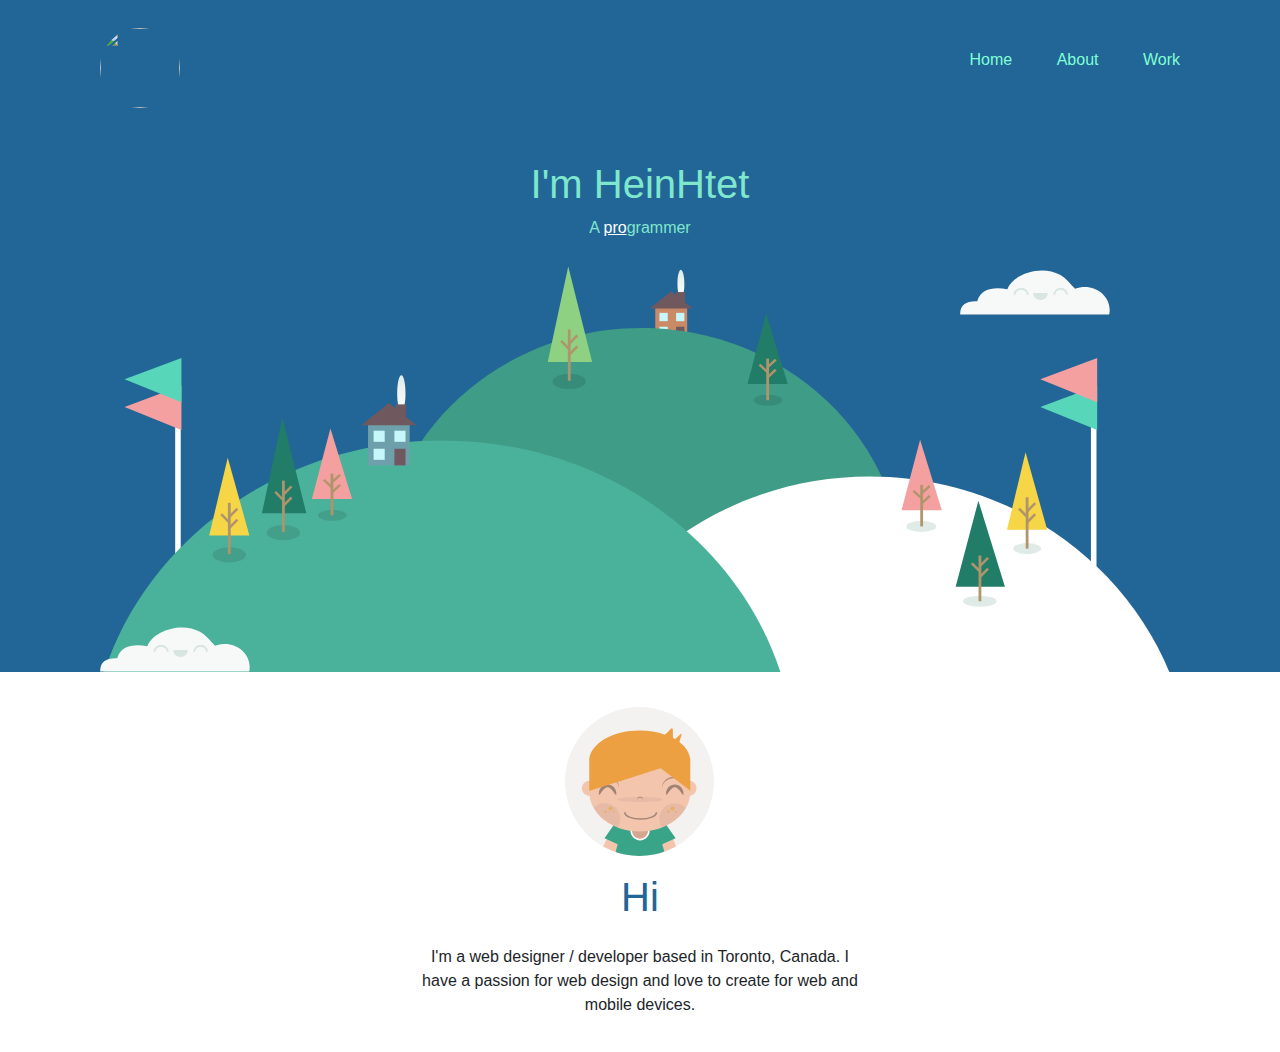
==== page/index.html @ c56f977a "init-repo" ====
<!DOCTYPE html>
<html>

<head>
    <meta charset="utf-8">
    <meta http-equiv="X-UA-Compatible" content="IE=edge">
    <title>HeinHtet</title>
    <meta name="viewport" content="width=device-width, initial-scale=1">
    <link rel="stylesheet" type="text/css" media="screen" href="../css/styles.css">
    <link rel="stylesheet" href="https://stackpath.bootstrapcdn.com/bootstrap/4.2.1/css/bootstrap.min.css">
    <script src="https://code.jquery.com/jquery-3.3.1.slim.min.js"></script>
    <script src="https://cdnjs.cloudflare.com/ajax/libs/popper.js/1.14.6/umd/popper.min.js"></script>
    <script src="https://stackpath.bootstrapcdn.com/bootstrap/4.2.1/js/bootstrap.min.js"></script>
</head>

<body>
    <div class="top">
        <div class="container">
            <div class="col-md-12 nav-bar" id="nav-bar">
                <img class="profile-img"
                    src="https://scontent.frgn5-1.fna.fbcdn.net/v/t1.0-1/p320x320/13680842_1252111604820684_3107260717704689466_n.jpg?_nc_cat=105&_nc_ht=scontent.frgn5-1.fna&oh=65ee75f2e9938dd5964cf5c0f5de0525&oe=5CB86D07" />
                <div class="menu">
                    <ul>
                        <li><a href="#">Home</a></li>
                    </ul>
                    <ul>
                        <li><a href="#">About</a></li>
                    </ul>
                    <ul>
                        <li><a href="#">Work</a></li>
                    </ul>
                </div>
            </div>
        </div>
        <div class="container top-middle-body">
            <h1>I'm HeinHtet</h1>
            <p>A <span class="pro">pro</span>grammer</p>
            <img class="bottom-cloud" src="../assets/cloud.svg" alt="">
            <img class="top-cloud" src="../assets/cloud.svg" alt="">
            <img class="land-img" src="../assets/land.svg" />
        </div>
    </div>
    <div class="container middle-section">
        <img class="me-img" src="../assets/me.svg" alt="">
        <h1>Hi</h1>
        <p class="intro-p">I'm a web designer / developer based in Toronto, Canada. I have a passion for web design and love to create for web and mobile devices.</p>
    </div>

    <script>
        var prevScrollpos = window.pageYOffset;
        window.onscroll = function () {
            var currentScrollPos = window.pageYOffset;
            if (prevScrollpos > currentScrollPos) {
                document.getElementById("nav-bar").style.top = "0";
            } else {
                document.getElementById("nav-bar").style.top = "-100px";
            }
            prevScrollpos = currentScrollPos;
        }
    </script>
</body>

</html>
---- css/styles.css ----
body {
    margin: 0;
}

.profile-img {
    height: 80px;
    width: 80px;
    border-radius: 50%;
}

.top {
    background-color: #226597;
}

.nav-bar {
    padding: 20px;
    top: 8px;
    position: fixed;
    display: block;
    transition: top 0.3s;
}

.menu {
    margin-top: 20px;
    float: right;
}

.menu ul {
    display: inline-block;
    list-style: none;
}

.menu a:link, :visited {
    text-decoration: none;
    color: aquamarine;
}

.menu a:hover {
    color: aqua;
    text-shadow: rgba(red, green, blue, alpha);
}

.top-middle-body {
    padding-top: 40px;
    color: #7fe7cc;
    position: relative;
    text-align: center;
}

.pro{
    color: white;
    text-decoration: underline;
}

.land-img {
    margin: 0 auto;
    width: 100%;
}

.top-cloud {
    position: absolute;
    top: 150px;
    right: 100px;
}

.bottom-cloud {
    position: absolute;
    bottom: 0px;
    left: 30px;
}
.middle-section{ 
    padding: 35px;
    text-align: center;
}

.me-img {
    margin: 0 auto;
    width: 150px;
    height: 150px;
}
.middle-section h1 {
    color: #226597;
    padding: 16px;
}

.intro-p{
    max-width: 40%;
    margin: 0 auto;
    text-align: center;
}

@media screen and (max-width: 480px) {
    .nav-bar {
        text-align: center;
    }
    .menu {
        display: inline-block;
        float: none;
    }
    .menu ul {
        display: inline-block;
        padding: 20px;
        text-align: center;
    }
    .top-cloud {
        position: absolute;
        top: 30px;
        width: 40px;
        height: 40px;
        right: 30px;
    }
    .bottom-cloud {
        position: absolute;
        bottom: 30px;
        width: 40px;
        height: 40px;
        left: 30px;
    }
    .intro-p {
        max-width: 100%;
    }
}
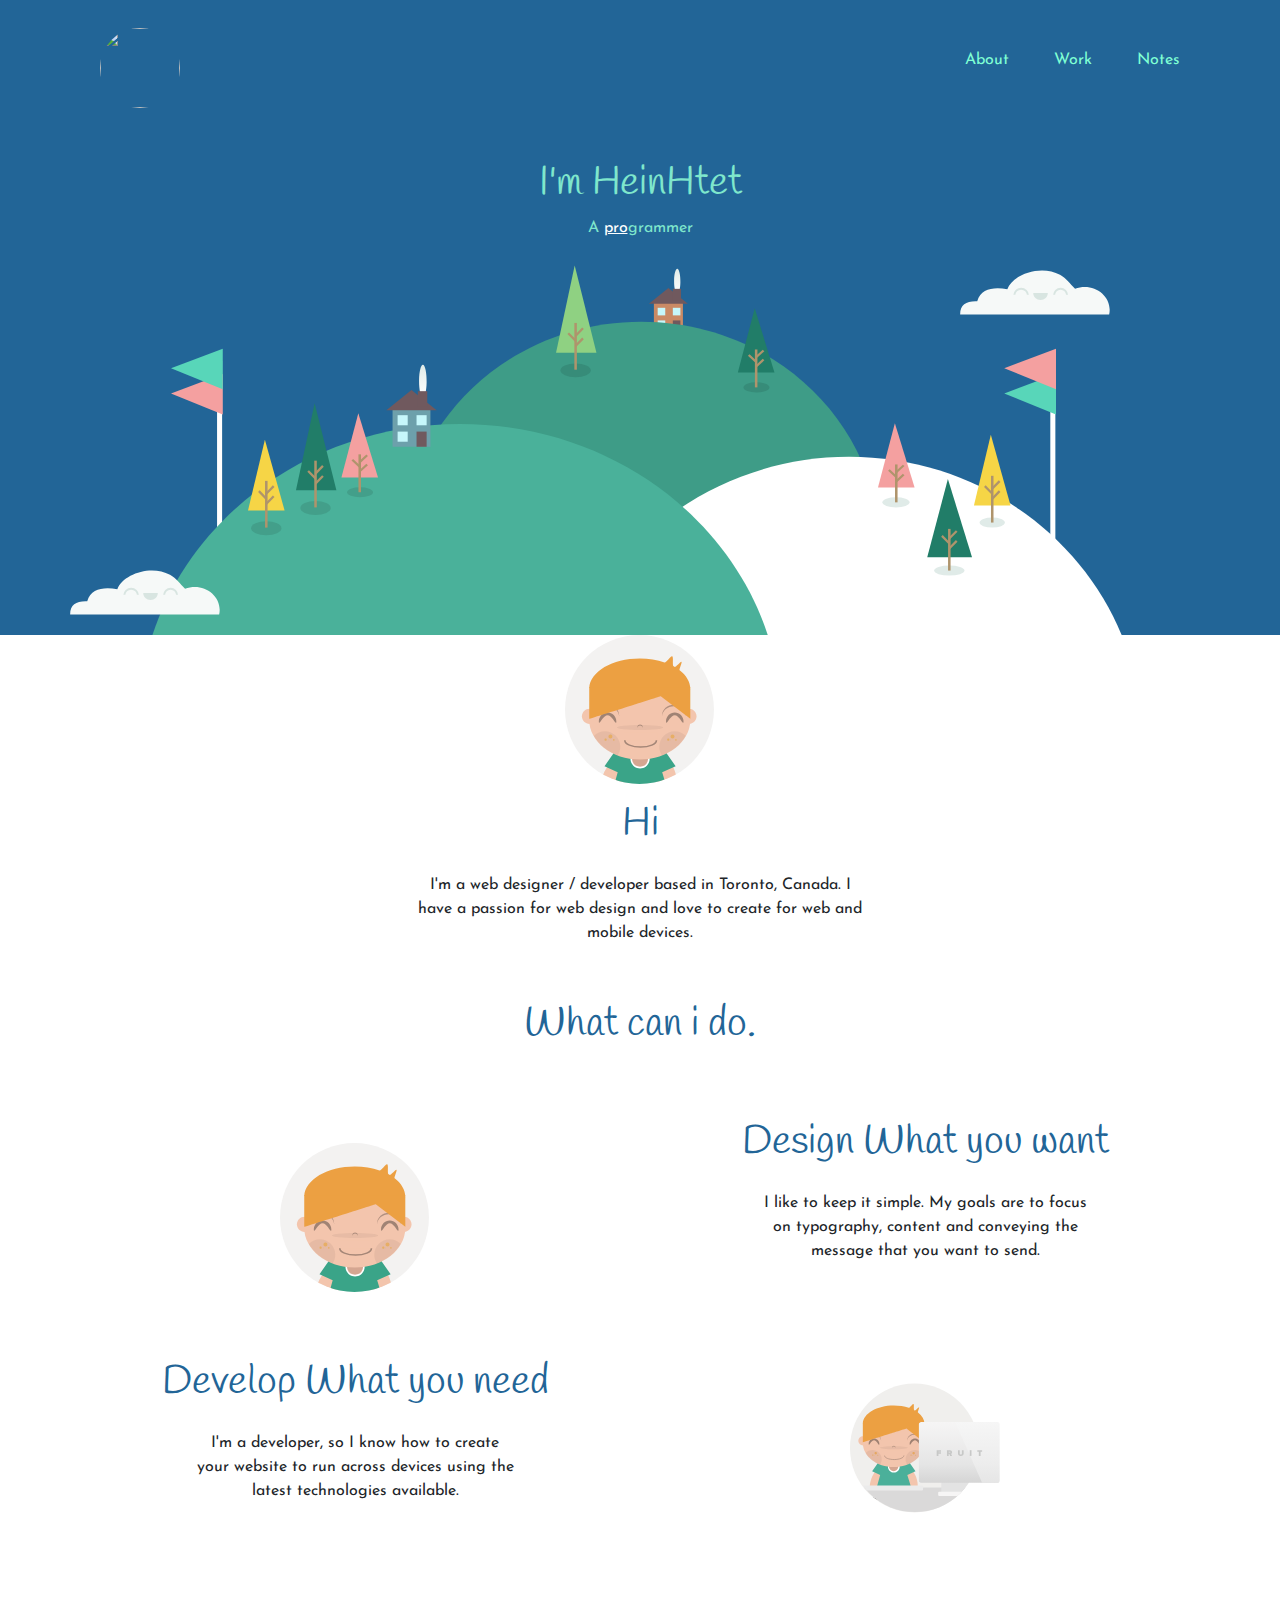
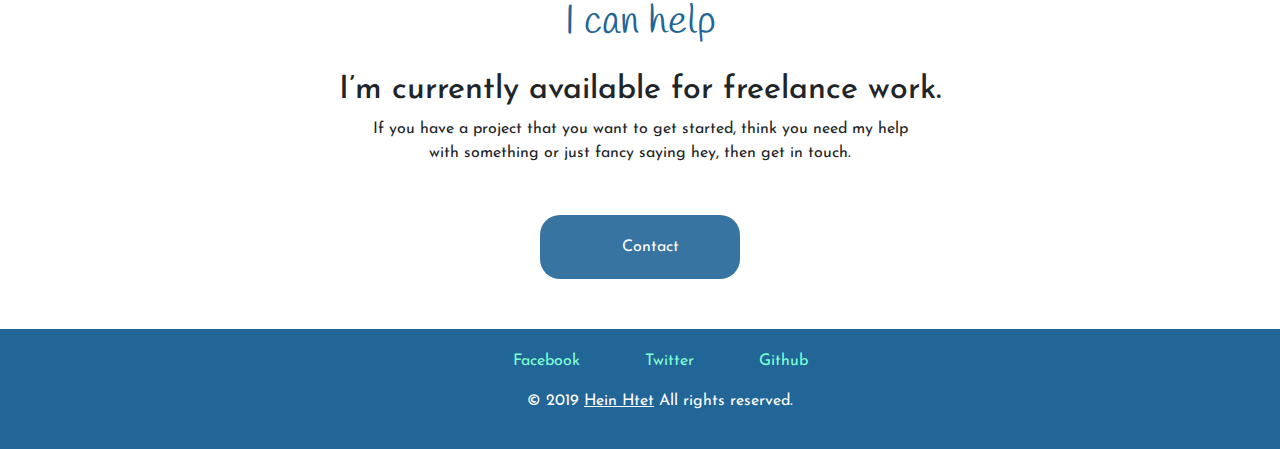
==== commit e00cdbdc: "'padding-duplicate'" ====
--- a/page/index.html
+++ b/page/index.html
@@ -11,24 +11,29 @@
     <script src="https://code.jquery.com/jquery-3.3.1.slim.min.js"></script>
     <script src="https://cdnjs.cloudflare.com/ajax/libs/popper.js/1.14.6/umd/popper.min.js"></script>
     <script src="https://stackpath.bootstrapcdn.com/bootstrap/4.2.1/js/bootstrap.min.js"></script>
+    <link href="https://fonts.googleapis.com/css?family=Handlee|Josefin+Sans" rel="stylesheet">
 </head>
+<link rel="stylesheet" href="https://use.fontawesome.com/releases/v5.8.1/css/all.css"
+    integrity="sha384-50oBUHEmvpQ+1lW4y57PTFmhCaXp0ML5d60M1M7uH2+nqUivzIebhndOJK28anvf" crossorigin="anonymous">
+<script src="../js/main.js"></script>
 
-<body>
-    <div class="top">
+<body onload="document.body.style.opacity='1'">
+        <div class="top">
         <div class="container">
             <div class="col-md-12 nav-bar" id="nav-bar">
                 <img class="profile-img"
                     src="https://scontent.frgn5-1.fna.fbcdn.net/v/t1.0-1/p320x320/13680842_1252111604820684_3107260717704689466_n.jpg?_nc_cat=105&_nc_ht=scontent.frgn5-1.fna&oh=65ee75f2e9938dd5964cf5c0f5de0525&oe=5CB86D07" />
                 <div class="menu">
                     <ul>
-                        <li><a href="#">Home</a></li>
+                        <li><a href="../page/index.html">About</a></li>
                     </ul>
                     <ul>
-                        <li><a href="#">About</a></li>
+                        <li><a href="../page/work.html">Work</a></li>
                     </ul>
                     <ul>
-                        <li><a href="#">Work</a></li>
+                        <li><a href="#">Notes</a></li>
                     </ul>
+
                 </div>
             </div>
         </div>
@@ -43,21 +48,63 @@
     <div class="container middle-section">
         <img class="me-img" src="../assets/me.svg" alt="">
         <h1>Hi</h1>
-        <p class="intro-p">I'm a web designer / developer based in Toronto, Canada. I have a passion for web design and love to create for web and mobile devices.</p>
+        <p class="intro-p">I'm a web designer / developer based in Toronto, Canada. I have a passion for web design and
+            love to create for web and mobile devices.</p>
+        <div class="middle-do">
+            <h1>What can i do.</h1>
+            <div class="row can-do">
+                <div class="col-md-6 left-do">
+                    <img class="me-img" src="../assets/me.svg" alt="">
+                </div>
+                <div class="col-md-6 col-md-offset-1 right-do">
+                    <h1>Design What you want</h1>
+                    <p>I like to keep it simple. My goals are to focus on typography, content and conveying the message
+                        that you want to send.</p>
+                </div>
+
+            </div>
+        </div>
+
+        <div class="row need-middle">
+            <div class="col-md-6 col-md-offset-1 right-do">
+                <h1>Develop What you need</h1>
+                <p>I'm a developer, so I know how to create your website to run across devices using the latest
+                    technologies available.</p>
+            </div>
+            <div class="col-md-6 right-want">
+                <img class="me-img" src="../assets/me-dev.svg" alt="">
+            </div>
+        </div>
+
+        <div class="help">
+            <h1>I can help</h1>
+            <h2>I’m currently available for freelance work.</h2>
+            <p>If you have a project that you want to get started, think you need my help with something or just fancy
+                saying hey, then get in touch.</p>
+
+        </div>
+        <div class="contact">
+            <a href="mailto:mgheinhtet1993@gmail.com">
+                <i class="fas fa-envelope"></i>
+                <p>Contact</p>
+            </a>
+        </div>
+
+
     </div>
 
-    <script>
-        var prevScrollpos = window.pageYOffset;
-        window.onscroll = function () {
-            var currentScrollPos = window.pageYOffset;
-            if (prevScrollpos > currentScrollPos) {
-                document.getElementById("nav-bar").style.top = "0";
-            } else {
-                document.getElementById("nav-bar").style.top = "-100px";
-            }
-            prevScrollpos = currentScrollPos;
-        }
-    </script>
+
+    <div class="footer">
+        <ul>
+            <li><a href="https://www.facebook.com/moe.satt.77" target="blank">Facebook</a></li>
+            <li><a href="https://twitter.com/DeevdHtet" target="">Twitter</a></li>
+            <li><a href="https://github.com/HeinXtet" target="blank">Github</a></li>
+        </ul>
+        <p>© 2019 <span class="pro">Hein Htet</span> All rights reserved.</p>
+    </div>
+
+
+
 </body>
 
 </html>--- a/css/styles.css
+++ b/css/styles.css
@@ -1,5 +1,13 @@
 body {
     margin: 0;
+    opacity:0;
+    transition: opacity 2s;
+    -webkit-transition: opacity 2s; /* Safari */
+}
+
+body h1 {
+    font-family: 'Handlee', cursive;
+
 }
 
 .profile-img {
@@ -10,6 +18,11 @@
 
 .top {
     background-color: #226597;
+}
+
+body * {
+    font-family: 'Josefin Sans', sans-serif;
+
 }
 
 .nav-bar {
@@ -23,17 +36,17 @@
 .menu {
     margin-top: 20px;
     float: right;
-}
-
-.menu ul {
-    display: inline-block;
-    list-style: none;
-}
-
-.menu a:link, :visited {
-    text-decoration: none;
-    color: aquamarine;
-}
+}   
+
+ .menu ul {
+       display: inline-block;
+        list-style: none;
+    }
+
+    .menu a:link, :visited {
+        text-decoration: none;
+        color: aquamarine;
+    }
 
 .menu a:hover {
     color: aqua;
@@ -41,6 +54,7 @@
 }
 
 .top-middle-body {
+    padding-bottom: 0;
     padding-top: 40px;
     color: #7fe7cc;
     position: relative;
@@ -55,6 +69,8 @@
 .land-img {
     margin: 0 auto;
     width: 100%;
+    padding-right: 50px;
+    padding-left: 50px;
 }
 
 .top-cloud {
@@ -65,11 +81,10 @@
 
 .bottom-cloud {
     position: absolute;
-    bottom: 0px;
-    left: 30px;
+    bottom: 20px;
+    left: 0px;
 }
 .middle-section{ 
-    padding: 35px;
     text-align: center;
 }
 
@@ -89,7 +104,172 @@
     text-align: center;
 }
 
-@media screen and (max-width: 480px) {
+.middle-do { 
+    padding-top: 40px;
+}
+.can-do{
+    padding-top: 30px;
+}
+
+.left-do img {
+    margin-top: 40px;
+}
+
+.right-do {
+    text-align: center;
+}
+
+.right-do p {
+    max-width: 60%;
+    margin: 0 auto;
+}
+
+.need-middle {
+    padding-top: 50px
+}
+
+.right-want { 
+    padding-top: 30px;
+}
+
+.help {
+    text-align: center;
+    padding-top: 60px;
+    text-align: center;
+}
+.help p {
+    max-width: 50%;
+    margin: 0 auto;
+}
+
+.help p {
+    display: inline-block;
+}
+
+.contact a{
+    margin-top: 50px;
+    margin-bottom: 50px;
+    padding: 20px;
+    width: 200px;
+    display: inline-block;
+    border-radius: 20px;
+    opacity: 0.9;
+    background-color: #226597;
+    text-decoration: none;
+}
+
+
+.contact  :hover {
+ opacity: 1.6;
+
+}
+
+.contact i {
+    color: white;
+}
+.contact p {
+    margin-left: 20px;
+    color: white;
+    display: inline;
+}
+
+.footer {
+    text-align: center;
+    padding: 20px;
+    background-color: #226597;
+    color: white;
+}
+
+.footer ul li {
+    display: inline-block;
+
+}
+
+.footer ul li a       {
+    text-decoration: none;
+    padding: 30px;
+    color: white;   
+}
+
+.footer p {
+    margin-top: 10px;
+    margin-left: 40px
+}
+
+.footer a:link, :visited {
+    text-decoration: none;
+    color: aquamarine;
+}
+.footer a:hover {
+    color: aqua;
+    text-shadow: rgba(red, green, blue, alpha);
+}
+
+/* work.html */
+
+.work-middle-body {
+    padding-bottom: 100px;
+    position: relative;
+    text-align: center;
+}
+
+.work-middle-body h1 {
+    font-size: 100px;
+    padding-top: 10px;
+    color: #7fe7cc;
+    margin: 0 auto;
+    
+}
+
+.left-flag{
+    left: 150px;
+    bottom: 10px;
+    position: absolute;
+}
+
+.left-cloud {
+    left: 0px;
+    bottom: 100px;
+    position: absolute;
+    
+}
+.right-cloud {
+    right: 0px;
+    bottom: 100px;
+    position: absolute;
+}
+
+.right-flag{
+    right: 190px;
+    bottom: 10px;
+    position: absolute;
+}
+
+.intro-work {
+    text-align: center;
+}
+.pencil-img {
+    width: 150px;
+    height: 150px;
+    padding: 20px;
+}
+
+.intro-work p {
+    padding: 40px;
+    margin: 0 auto;
+    max-width: 30%;
+}
+
+.intro-work h1 {
+    color: #226597;
+}
+
+.mahar {
+    background-color: #1D1E1E;
+    height: 300px;
+}
+
+@media screen and (max-width: 600px) {
     .nav-bar {
         text-align: center;
     }
@@ -119,4 +299,55 @@
     .intro-p {
         max-width: 100%;
     }
+
+    .right-do  {
+        padding-top: 40px;
+    }
+
+    .right-do p {
+        padding-top: 20px;
+        max-width: 100%; 
+    }
+
+    .left-do img {
+        margin-top: -10px;
+    }
+
+    .can-do{
+        padding-top: 0;
+    }
+
+    .help  p {
+        padding-top: 30px;  
+        max-width: 100%;
+    }
+
+    .left-cloud {
+        top : 10px;
+        left: 10px;
+        height: 60px;
+        width: 60px;
+    }
+
+    .right-cloud {
+        top : 10px;
+        right: 10px;
+        height: 60px;
+        width: 60px;
+    }
+
+    .left-flag {
+        left : 10px;
+    }
+
+    .right-flag {
+        right  : 40px;
+    }
+
+    .intro-work p {
+        padding: 10px;
+        max-width: 100%;
+    }
+
+    
 }